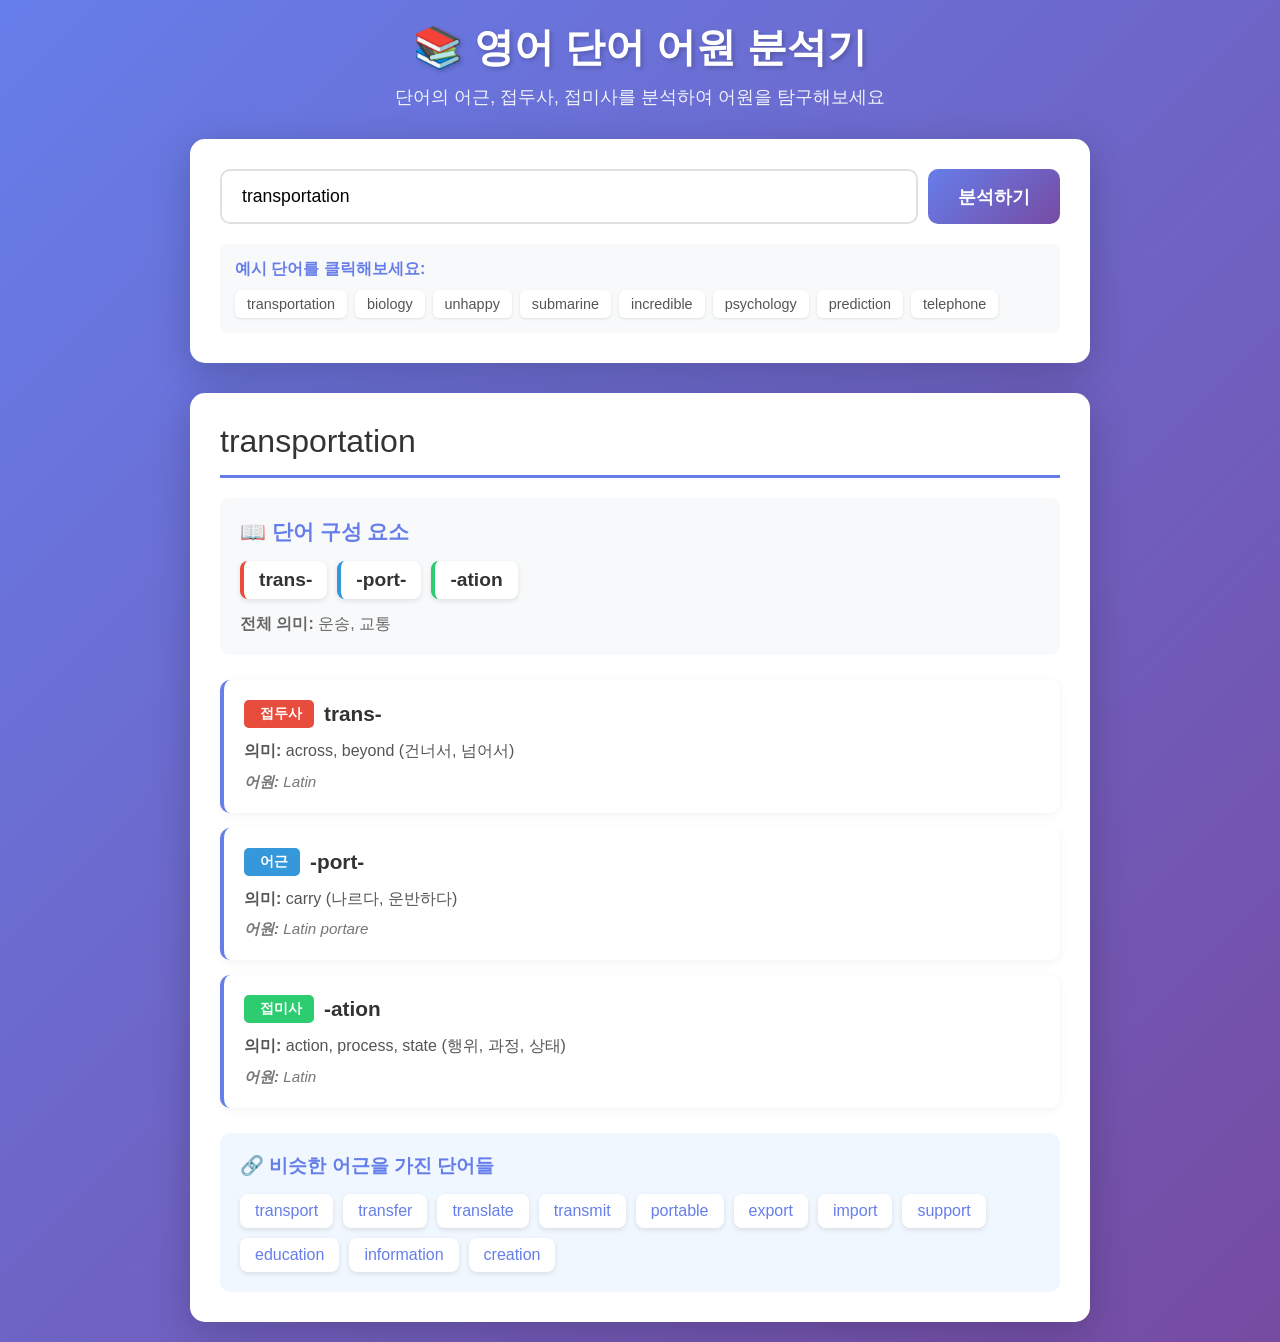
==== etymology-analyzer.html @ 2a36f466 "Add etymology analyzer web application - Analyze English words into prefix, root, and suffix - Show " ====
<!DOCTYPE html>
<html lang="ko">
<head>
    <meta charset="UTF-8">
    <meta name="viewport" content="width=device-width, initial-scale=1.0">
    <title>영어 단어 어원 분석기</title>
    <style>
        * {
            margin: 0;
            padding: 0;
            box-sizing: border-box;
        }

        body {
            font-family: 'Segoe UI', Tahoma, Geneva, Verdana, sans-serif;
            background: linear-gradient(135deg, #667eea 0%, #764ba2 100%);
            min-height: 100vh;
            padding: 20px;
        }

        .container {
            max-width: 900px;
            margin: 0 auto;
        }

        .header {
            text-align: center;
            color: white;
            margin-bottom: 30px;
        }

        .header h1 {
            font-size: 2.5em;
            margin-bottom: 10px;
            text-shadow: 2px 2px 4px rgba(0, 0, 0, 0.2);
        }

        .header p {
            font-size: 1.1em;
            opacity: 0.9;
        }

        .search-box {
            background: white;
            padding: 30px;
            border-radius: 15px;
            box-shadow: 0 10px 40px rgba(0, 0, 0, 0.2);
            margin-bottom: 30px;
        }

        .input-group {
            display: flex;
            gap: 10px;
        }

        input[type="text"] {
            flex: 1;
            padding: 15px 20px;
            font-size: 1.1em;
            border: 2px solid #e0e0e0;
            border-radius: 10px;
            outline: none;
            transition: border-color 0.3s;
        }

        input[type="text"]:focus {
            border-color: #667eea;
        }

        button {
            padding: 15px 30px;
            font-size: 1.1em;
            background: linear-gradient(135deg, #667eea 0%, #764ba2 100%);
            color: white;
            border: none;
            border-radius: 10px;
            cursor: pointer;
            transition: transform 0.2s, box-shadow 0.2s;
            font-weight: bold;
        }

        button:hover {
            transform: translateY(-2px);
            box-shadow: 0 5px 20px rgba(102, 126, 234, 0.4);
        }

        button:active {
            transform: translateY(0);
        }

        .result-container {
            background: white;
            padding: 30px;
            border-radius: 15px;
            box-shadow: 0 10px 40px rgba(0, 0, 0, 0.2);
            display: none;
        }

        .result-container.active {
            display: block;
            animation: slideIn 0.3s ease-out;
        }

        @keyframes slideIn {
            from {
                opacity: 0;
                transform: translateY(20px);
            }
            to {
                opacity: 1;
                transform: translateY(0);
            }
        }

        .word-title {
            font-size: 2em;
            color: #333;
            margin-bottom: 20px;
            padding-bottom: 15px;
            border-bottom: 3px solid #667eea;
        }

        .breakdown {
            background: #f8f9fa;
            padding: 20px;
            border-radius: 10px;
            margin-bottom: 25px;
        }

        .breakdown-title {
            font-size: 1.3em;
            color: #667eea;
            margin-bottom: 15px;
            font-weight: bold;
        }

        .breakdown-parts {
            display: flex;
            flex-wrap: wrap;
            gap: 10px;
            margin-bottom: 15px;
        }

        .part {
            background: white;
            padding: 8px 15px;
            border-radius: 8px;
            font-size: 1.2em;
            font-weight: bold;
            color: #333;
            box-shadow: 0 2px 5px rgba(0, 0, 0, 0.1);
        }

        .prefix { border-left: 4px solid #e74c3c; }
        .root { border-left: 4px solid #3498db; }
        .suffix { border-left: 4px solid #2ecc71; }

        .component {
            background: white;
            padding: 20px;
            border-radius: 10px;
            margin-bottom: 15px;
            border-left: 4px solid #667eea;
            box-shadow: 0 2px 10px rgba(0, 0, 0, 0.05);
        }

        .component-header {
            display: flex;
            align-items: center;
            gap: 10px;
            margin-bottom: 10px;
        }

        .component-type {
            display: inline-block;
            padding: 5px 12px;
            border-radius: 5px;
            font-size: 0.85em;
            font-weight: bold;
            color: white;
        }

        .component-type.prefix { background: #e74c3c; }
        .component-type.root { background: #3498db; }
        .component-type.suffix { background: #2ecc71; }

        .component-word {
            font-size: 1.3em;
            font-weight: bold;
            color: #333;
        }

        .component-meaning {
            color: #555;
            margin-bottom: 8px;
            line-height: 1.6;
        }

        .component-origin {
            color: #777;
            font-style: italic;
            font-size: 0.95em;
        }

        .related-words {
            background: #f0f7ff;
            padding: 20px;
            border-radius: 10px;
            margin-top: 25px;
        }

        .related-title {
            font-size: 1.2em;
            color: #667eea;
            margin-bottom: 15px;
            font-weight: bold;
        }

        .word-list {
            display: flex;
            flex-wrap: wrap;
            gap: 10px;
        }

        .word-tag {
            background: white;
            padding: 8px 15px;
            border-radius: 8px;
            color: #667eea;
            font-weight: 500;
            box-shadow: 0 2px 5px rgba(0, 0, 0, 0.1);
            cursor: pointer;
            transition: all 0.2s;
        }

        .word-tag:hover {
            background: #667eea;
            color: white;
            transform: translateY(-2px);
        }

        .error-message {
            background: #fff3cd;
            border: 2px solid #ffc107;
            color: #856404;
            padding: 15px;
            border-radius: 10px;
            margin-top: 15px;
        }

        .examples {
            background: #f8f9fa;
            padding: 15px;
            border-radius: 8px;
            margin-top: 20px;
        }

        .examples-title {
            font-weight: bold;
            color: #667eea;
            margin-bottom: 10px;
        }

        .example-words {
            display: flex;
            flex-wrap: wrap;
            gap: 8px;
        }

        .example-word {
            background: white;
            padding: 6px 12px;
            border-radius: 6px;
            font-size: 0.9em;
            color: #555;
            box-shadow: 0 1px 3px rgba(0, 0, 0, 0.1);
        }
    </style>
</head>
<body>
    <div class="container">
        <div class="header">
            <h1>📚 영어 단어 어원 분석기</h1>
            <p>단어의 어근, 접두사, 접미사를 분석하여 어원을 탐구해보세요</p>
        </div>

        <div class="search-box">
            <div class="input-group">
                <input type="text" id="wordInput" placeholder="영어 단어를 입력하세요 (예: transportation, biology, unhappy)">
                <button onclick="analyzeWord()">분석하기</button>
            </div>
            <div class="examples">
                <div class="examples-title">예시 단어를 클릭해보세요:</div>
                <div class="example-words">
                    <span class="example-word" onclick="setWord('transportation')">transportation</span>
                    <span class="example-word" onclick="setWord('biology')">biology</span>
                    <span class="example-word" onclick="setWord('unhappy')">unhappy</span>
                    <span class="example-word" onclick="setWord('submarine')">submarine</span>
                    <span class="example-word" onclick="setWord('incredible')">incredible</span>
                    <span class="example-word" onclick="setWord('psychology')">psychology</span>
                    <span class="example-word" onclick="setWord('prediction')">prediction</span>
                    <span class="example-word" onclick="setWord('telephone')">telephone</span>
                </div>
            </div>
        </div>

        <div class="result-container" id="resultContainer"></div>
    </div>

    <script>
        // 어원 데이터베이스
        const etymologyDB = {
            // 접두사
            prefixes: {
                'trans': { meaning: 'across, beyond', origin: 'Latin', translation: '건너서, 넘어서', examples: ['transport', 'transfer', 'translate', 'transmit'] },
                'un': { meaning: 'not, opposite of', origin: 'Old English', translation: '~이 아닌, 반대의', examples: ['unhappy', 'unable', 'unclear', 'unfair'] },
                'pre': { meaning: 'before', origin: 'Latin', translation: '~이전의', examples: ['predict', 'preview', 'prepare', 'prehistoric'] },
                'post': { meaning: 'after', origin: 'Latin', translation: '~이후의', examples: ['postpone', 'postwar', 'postgraduate'] },
                'sub': { meaning: 'under, below', origin: 'Latin', translation: '아래에, 하위의', examples: ['submarine', 'subway', 'subtract', 'submarine'] },
                're': { meaning: 'again, back', origin: 'Latin', translation: '다시, 되돌아', examples: ['return', 'review', 'rebuild', 'replay'] },
                'in': { meaning: 'not, in', origin: 'Latin', translation: '~이 아닌, 안에', examples: ['incredible', 'invisible', 'inactive', 'inside'] },
                'dis': { meaning: 'not, opposite', origin: 'Latin', translation: '~이 아닌, 반대의', examples: ['disagree', 'disappear', 'disconnect'] },
                'ex': { meaning: 'out, former', origin: 'Latin', translation: '밖으로, 이전의', examples: ['export', 'exit', 'exclude', 'extract'] },
                'auto': { meaning: 'self', origin: 'Greek', translation: '스스로, 자동의', examples: ['automobile', 'automatic', 'autobiography'] },
                'bio': { meaning: 'life', origin: 'Greek', translation: '생명', examples: ['biology', 'biography', 'biochemistry'] },
                'tele': { meaning: 'far, distant', origin: 'Greek', translation: '멀리', examples: ['telephone', 'television', 'telescope', 'telegram'] },
                'micro': { meaning: 'small', origin: 'Greek', translation: '작은', examples: ['microscope', 'microphone', 'microwave'] },
                'anti': { meaning: 'against', origin: 'Greek', translation: '반대하는', examples: ['antibiotic', 'antisocial', 'antivirus'] },
                'co': { meaning: 'together, with', origin: 'Latin', translation: '함께', examples: ['cooperate', 'coexist', 'coworker'] },
                'de': { meaning: 'down, away', origin: 'Latin', translation: '아래로, 떨어져', examples: ['descend', 'decrease', 'depart'] },
                'inter': { meaning: 'between', origin: 'Latin', translation: '~사이에', examples: ['international', 'interact', 'internet'] },
                'over': { meaning: 'too much, above', origin: 'Old English', translation: '너무, 위에', examples: ['overflow', 'overlook', 'overcome'] },
                'super': { meaning: 'above, beyond', origin: 'Latin', translation: '위에, 초월한', examples: ['superhero', 'supernatural', 'superior'] },
            },

            // 어근
            roots: {
                'port': { meaning: 'carry', origin: 'Latin portare', translation: '나르다, 운반하다', examples: ['transport', 'portable', 'export', 'import', 'support'] },
                'bio': { meaning: 'life', origin: 'Greek bios', translation: '생명', examples: ['biology', 'biography', 'biosphere', 'antibiotic'] },
                'log': { meaning: 'word, study', origin: 'Greek logos', translation: '말, 학문', examples: ['biology', 'psychology', 'logic', 'dialogue'] },
                'dict': { meaning: 'say, speak', origin: 'Latin dictus', translation: '말하다', examples: ['predict', 'dictionary', 'dictate', 'verdict'] },
                'scrib/script': { meaning: 'write', origin: 'Latin scribere', translation: '쓰다', examples: ['describe', 'manuscript', 'inscription', 'prescription'] },
                'cred': { meaning: 'believe', origin: 'Latin credere', translation: '믿다', examples: ['incredible', 'credible', 'credit', 'credentials'] },
                'graph': { meaning: 'write, draw', origin: 'Greek graphein', translation: '쓰다, 그리다', examples: ['biography', 'photograph', 'autograph', 'graphic'] },
                'phon': { meaning: 'sound', origin: 'Greek phone', translation: '소리', examples: ['telephone', 'microphone', 'symphony', 'phonics'] },
                'vis/vid': { meaning: 'see', origin: 'Latin videre', translation: '보다', examples: ['invisible', 'video', 'vision', 'television'] },
                'mar': { meaning: 'sea', origin: 'Latin mare', translation: '바다', examples: ['marine', 'submarine', 'maritime'] },
                'psych': { meaning: 'mind, soul', origin: 'Greek psyche', translation: '마음, 영혼', examples: ['psychology', 'psychic', 'psychiatry'] },
                'ject': { meaning: 'throw', origin: 'Latin jactus', translation: '던지다', examples: ['project', 'reject', 'inject', 'eject'] },
                'spect': { meaning: 'look, see', origin: 'Latin spectare', translation: '보다', examples: ['inspect', 'respect', 'spectator', 'perspective'] },
                'struct': { meaning: 'build', origin: 'Latin struere', translation: '짓다, 건설하다', examples: ['construct', 'structure', 'destruct', 'instruct'] },
                'duct': { meaning: 'lead', origin: 'Latin ducere', translation: '이끌다', examples: ['conduct', 'reduce', 'produce', 'introduce'] },
            },

            // 접미사
            suffixes: {
                'ation': { meaning: 'action, process, state', origin: 'Latin', translation: '행위, 과정, 상태', examples: ['transportation', 'education', 'information', 'creation'] },
                'able': { meaning: 'capable of, able to', origin: 'Latin', translation: '~할 수 있는', examples: ['portable', 'readable', 'breakable', 'comfortable'] },
                'ible': { meaning: 'capable of, able to', origin: 'Latin', translation: '~할 수 있는', examples: ['incredible', 'visible', 'possible', 'terrible'] },
                'ly': { meaning: 'in a manner', origin: 'Old English', translation: '~하게', examples: ['quickly', 'happily', 'carefully', 'slowly'] },
                'ology': { meaning: 'study of', origin: 'Greek logos', translation: '~학', examples: ['biology', 'psychology', 'geology', 'technology'] },
                'ion': { meaning: 'action, state', origin: 'Latin', translation: '행위, 상태', examples: ['prediction', 'action', 'creation', 'vision'] },
                'er': { meaning: 'one who, that which', origin: 'Old English', translation: '~하는 사람/것', examples: ['teacher', 'worker', 'computer', 'speaker'] },
                'ness': { meaning: 'state, quality', origin: 'Old English', translation: '상태, 성질', examples: ['happiness', 'darkness', 'kindness', 'weakness'] },
                'ist': { meaning: 'one who practices', origin: 'Greek', translation: '~하는 사람', examples: ['biologist', 'artist', 'scientist', 'pianist'] },
                'ment': { meaning: 'action, result', origin: 'Latin', translation: '행위, 결과', examples: ['movement', 'development', 'agreement', 'payment'] },
                'ful': { meaning: 'full of', origin: 'Old English', translation: '~로 가득한', examples: ['beautiful', 'helpful', 'wonderful', 'grateful'] },
                'less': { meaning: 'without', origin: 'Old English', translation: '~이 없는', examples: ['helpless', 'endless', 'fearless', 'harmless'] },
                'ive': { meaning: 'having the nature of', origin: 'Latin', translation: '~의 성질을 가진', examples: ['active', 'creative', 'relative', 'positive'] },
                'y': { meaning: 'characterized by', origin: 'Old English', translation: '~한 특징의', examples: ['happy', 'sunny', 'cloudy', 'lucky'] },
            },

            // 완전한 단어 분석 (미리 정의된 단어들)
            words: {
                'transportation': {
                    parts: [
                        { type: 'prefix', text: 'trans-', key: 'trans' },
                        { type: 'root', text: '-port-', key: 'port' },
                        { type: 'suffix', text: '-ation', key: 'ation' }
                    ],
                    meaning: '운송, 교통'
                },
                'biology': {
                    parts: [
                        { type: 'prefix', text: 'bio-', key: 'bio' },
                        { type: 'suffix', text: '-logy', key: 'ology' }
                    ],
                    meaning: '생물학'
                },
                'unhappy': {
                    parts: [
                        { type: 'prefix', text: 'un-', key: 'un' },
                        { type: 'root', text: '-happ-', key: 'happ', meaning: 'luck, fortune', origin: 'Old English', translation: '행운', examples: ['happy', 'happiness', 'unhappy', 'happily'] }
                    ],
                    meaning: '불행한'
                },
                'submarine': {
                    parts: [
                        { type: 'prefix', text: 'sub-', key: 'sub' },
                        { type: 'root', text: '-mar-', key: 'mar' },
                        { type: 'suffix', text: '-ine', key: 'ine', meaning: 'of, related to', origin: 'Latin', translation: '~의, ~와 관련된', examples: ['marine', 'divine', 'feminine'] }
                    ],
                    meaning: '잠수함'
                },
                'incredible': {
                    parts: [
                        { type: 'prefix', text: 'in-', key: 'in' },
                        { type: 'root', text: '-cred-', key: 'cred' },
                        { type: 'suffix', text: '-ible', key: 'ible' }
                    ],
                    meaning: '믿을 수 없는, 놀라운'
                },
                'psychology': {
                    parts: [
                        { type: 'root', text: 'psych-', key: 'psych' },
                        { type: 'suffix', text: '-ology', key: 'ology' }
                    ],
                    meaning: '심리학'
                },
                'prediction': {
                    parts: [
                        { type: 'prefix', text: 'pre-', key: 'pre' },
                        { type: 'root', text: '-dict-', key: 'dict' },
                        { type: 'suffix', text: '-ion', key: 'ion' }
                    ],
                    meaning: '예측, 예언'
                },
                'telephone': {
                    parts: [
                        { type: 'prefix', text: 'tele-', key: 'tele' },
                        { type: 'root', text: '-phon-', key: 'phon' },
                        { type: 'suffix', text: '-e', key: 'e', meaning: 'noun marker', origin: 'Greek', translation: '명사 표시', examples: [] }
                    ],
                    meaning: '전화'
                }
            }
        };

        function setWord(word) {
            document.getElementById('wordInput').value = word;
            analyzeWord();
        }

        function analyzeWord() {
            const input = document.getElementById('wordInput').value.trim().toLowerCase();

            if (!input) {
                alert('단어를 입력해주세요!');
                return;
            }

            const analysis = etymologyDB.words[input];

            if (!analysis) {
                showError(input);
                return;
            }

            displayResult(input, analysis);
        }

        function displayResult(word, analysis) {
            const container = document.getElementById('resultContainer');

            let partsHTML = '';
            let componentsHTML = '';
            let allRelatedWords = new Set();

            // 단어 분해 표시
            analysis.parts.forEach(part => {
                partsHTML += `<span class="part ${part.type}">${part.text}</span>`;
            });

            // 각 구성 요소 설명
            analysis.parts.forEach(part => {
                let data;
                if (part.key === 'happ' || part.key === 'ine' || part.key === 'e') {
                    data = part; // 커스텀 데이터 사용
                } else {
                    data = etymologyDB.prefixes[part.key] ||
                           etymologyDB.roots[part.key] ||
                           etymologyDB.suffixes[part.key];
                }

                if (data) {
                    const typeLabel = part.type === 'prefix' ? '접두사' :
                                    part.type === 'root' ? '어근' : '접미사';

                    componentsHTML += `
                        <div class="component">
                            <div class="component-header">
                                <span class="component-type ${part.type}">${typeLabel}</span>
                                <span class="component-word">${part.text}</span>
                            </div>
                            <div class="component-meaning">
                                <strong>의미:</strong> ${data.meaning} (${data.translation})
                            </div>
                            <div class="component-origin">
                                <strong>어원:</strong> ${data.origin}
                            </div>
                        </div>
                    `;

                    // 관련 단어 수집
                    if (data.examples && data.examples.length > 0) {
                        data.examples.forEach(ex => allRelatedWords.add(ex));
                    }
                }
            });

            // 관련 단어 HTML
            allRelatedWords.delete(word); // 현재 단어 제외
            const relatedWordsArray = Array.from(allRelatedWords);
            const relatedWordsHTML = relatedWordsArray.length > 0 ? `
                <div class="related-words">
                    <div class="related-title">🔗 비슷한 어근을 가진 단어들</div>
                    <div class="word-list">
                        ${relatedWordsArray.map(w => `<span class="word-tag" onclick="setWord('${w}')">${w}</span>`).join('')}
                    </div>
                </div>
            ` : '';

            container.innerHTML = `
                <div class="word-title">${word}</div>
                <div class="breakdown">
                    <div class="breakdown-title">📖 단어 구성 요소</div>
                    <div class="breakdown-parts">${partsHTML}</div>
                    <p style="color: #666; margin-top: 10px;">
                        <strong>전체 의미:</strong> ${analysis.meaning}
                    </p>
                </div>
                <div style="margin-bottom: 20px;">
                    ${componentsHTML}
                </div>
                ${relatedWordsHTML}
            `;

            container.classList.add('active');
        }

        function showError(word) {
            const container = document.getElementById('resultContainer');
            container.innerHTML = `
                <div class="error-message">
                    <strong>⚠️ 죄송합니다!</strong><br>
                    "<strong>${word}</strong>" 단어는 아직 데이터베이스에 없습니다.<br><br>
                    위의 예시 단어들을 시도해보세요:
                    <div style="margin-top: 10px;">
                        <strong>transportation, biology, unhappy, submarine, incredible, psychology, prediction, telephone</strong>
                    </div>
                </div>
            `;
            container.classList.add('active');
        }

        // Enter 키로 검색
        document.getElementById('wordInput').addEventListener('keypress', function(e) {
            if (e.key === 'Enter') {
                analyzeWord();
            }
        });

        // 페이지 로드 시 첫 예시 표시
        window.addEventListener('load', function() {
            setWord('transportation');
        });
    </script>
</body>
</html>
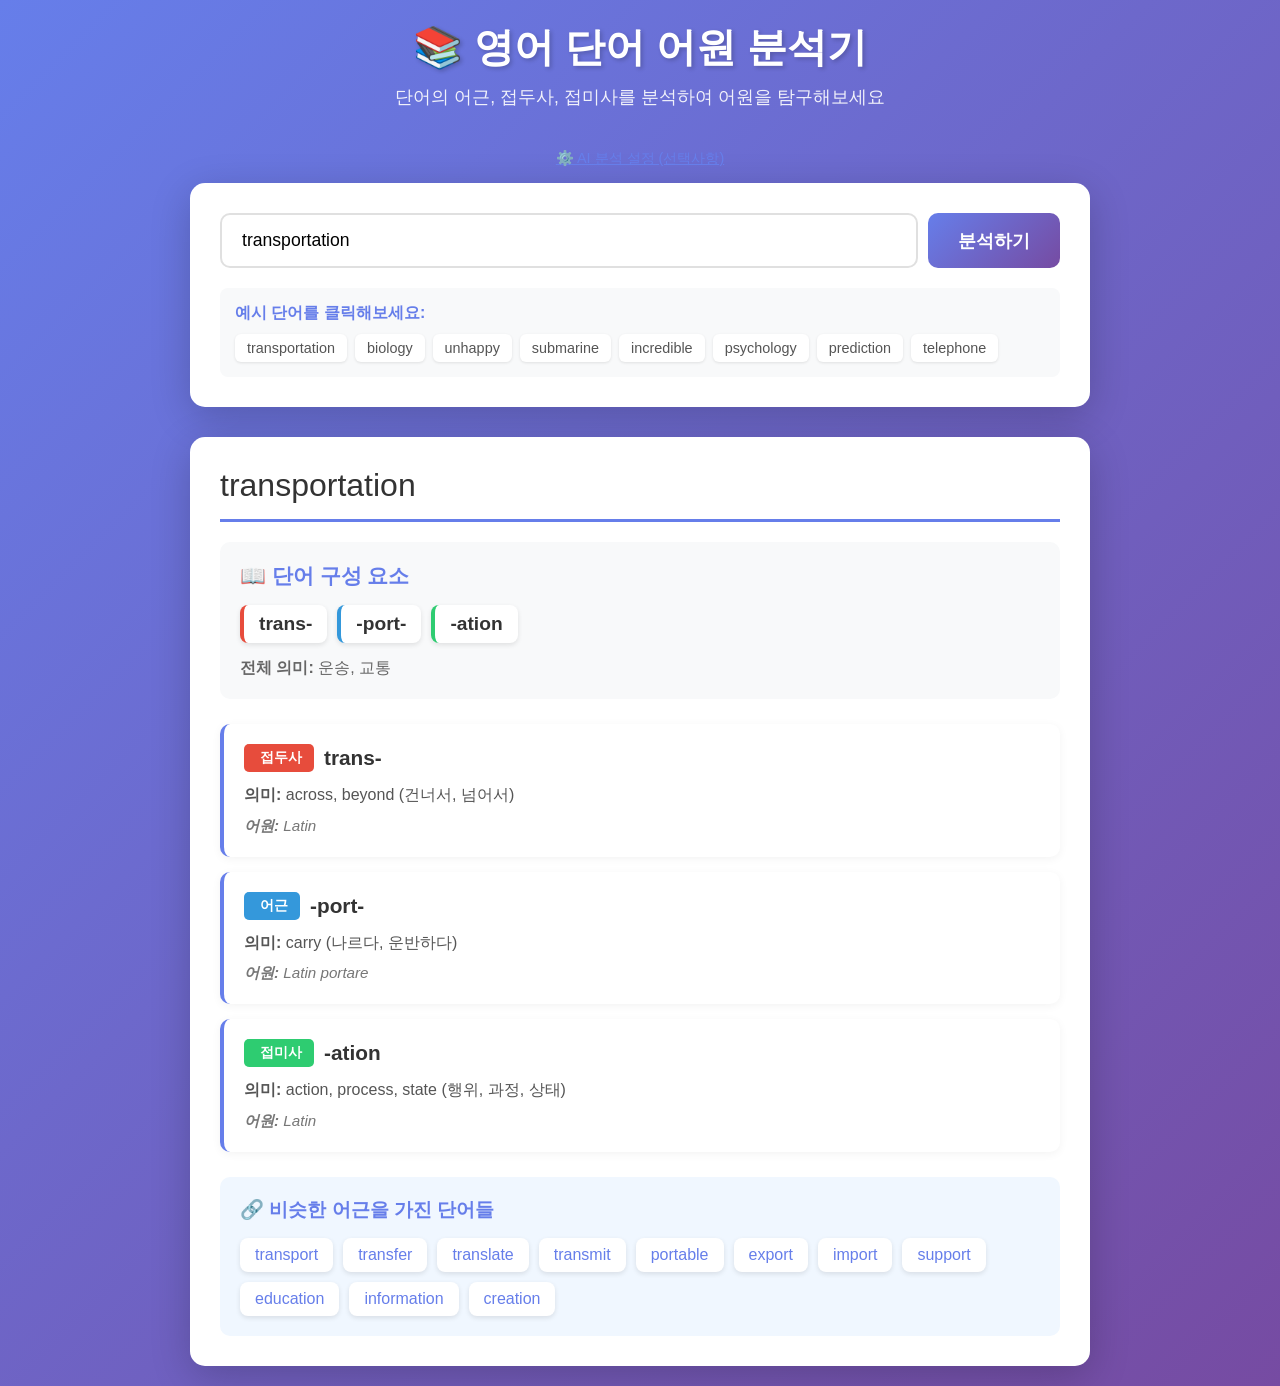
==== commit 7b4bc569: "Upgrade etymology analyzer with AI integration - Integrate Hugging Face Inference API for real-time " ====
--- a/etymology-analyzer.html
+++ b/etymology-analyzer.html
@@ -275,6 +275,110 @@
             color: #555;
             box-shadow: 0 1px 3px rgba(0, 0, 0, 0.1);
         }
+
+        .api-settings {
+            background: white;
+            padding: 20px;
+            border-radius: 15px;
+            box-shadow: 0 10px 40px rgba(0, 0, 0, 0.2);
+            margin-bottom: 20px;
+        }
+
+        .api-settings h3 {
+            color: #667eea;
+            margin-bottom: 15px;
+            display: flex;
+            align-items: center;
+            gap: 10px;
+        }
+
+        .api-input-group {
+            display: flex;
+            gap: 10px;
+            margin-bottom: 10px;
+        }
+
+        .api-input-group input {
+            flex: 1;
+            padding: 10px 15px;
+            border: 2px solid #e0e0e0;
+            border-radius: 8px;
+            font-size: 0.95em;
+        }
+
+        .api-input-group button {
+            padding: 10px 20px;
+            font-size: 0.95em;
+        }
+
+        .api-status {
+            padding: 10px;
+            border-radius: 8px;
+            font-size: 0.9em;
+            margin-top: 10px;
+        }
+
+        .api-status.success {
+            background: #d4edda;
+            color: #155724;
+            border: 1px solid #c3e6cb;
+        }
+
+        .api-status.error {
+            background: #f8d7da;
+            color: #721c24;
+            border: 1px solid #f5c6cb;
+        }
+
+        .api-status.info {
+            background: #d1ecf1;
+            color: #0c5460;
+            border: 1px solid #bee5eb;
+        }
+
+        .toggle-api {
+            cursor: pointer;
+            color: #667eea;
+            text-decoration: underline;
+            font-size: 0.9em;
+            margin-top: 10px;
+            display: inline-block;
+        }
+
+        .loading {
+            display: inline-block;
+            width: 20px;
+            height: 20px;
+            border: 3px solid #f3f3f3;
+            border-top: 3px solid #667eea;
+            border-radius: 50%;
+            animation: spin 1s linear infinite;
+        }
+
+        @keyframes spin {
+            0% { transform: rotate(0deg); }
+            100% { transform: rotate(360deg); }
+        }
+
+        .loading-container {
+            display: flex;
+            align-items: center;
+            gap: 10px;
+            padding: 20px;
+            color: #667eea;
+            font-weight: bold;
+        }
+
+        .ai-badge {
+            display: inline-block;
+            background: linear-gradient(135deg, #667eea 0%, #764ba2 100%);
+            color: white;
+            padding: 3px 8px;
+            border-radius: 5px;
+            font-size: 0.75em;
+            margin-left: 10px;
+            font-weight: bold;
+        }
     </style>
 </head>
 <body>
@@ -282,6 +386,24 @@
         <div class="header">
             <h1>📚 영어 단어 어원 분석기</h1>
             <p>단어의 어근, 접두사, 접미사를 분석하여 어원을 탐구해보세요</p>
+        </div>
+
+        <div class="api-settings" id="apiSettings" style="display: none;">
+            <h3>🤖 AI 분석 설정 (선택사항)</h3>
+            <p style="color: #666; margin-bottom: 15px; font-size: 0.9em;">
+                Hugging Face API 키를 입력하면 모든 영어 단어를 AI로 분석할 수 있습니다.<br>
+                <a href="https://huggingface.co/settings/tokens" target="_blank" style="color: #667eea;">무료 API 키 발급받기 →</a>
+            </p>
+            <div class="api-input-group">
+                <input type="password" id="apiKeyInput" placeholder="Hugging Face API 키 입력 (예: hf_...)">
+                <button onclick="saveApiKey()">저장</button>
+                <button onclick="testApiKey()" style="background: #28a745;">테스트</button>
+            </div>
+            <div id="apiStatus"></div>
+        </div>
+
+        <div style="text-align: center; margin-bottom: 15px;">
+            <span class="toggle-api" onclick="toggleApiSettings()">⚙️ AI 분석 설정 (선택사항)</span>
         </div>
 
         <div class="search-box">
@@ -308,6 +430,178 @@
     </div>
 
     <script>
+        // API 키 관리
+        let apiKey = localStorage.getItem('hf_api_key') || '';
+
+        // API 설정 토글
+        function toggleApiSettings() {
+            const settings = document.getElementById('apiSettings');
+            if (settings.style.display === 'none') {
+                settings.style.display = 'block';
+                document.getElementById('apiKeyInput').value = apiKey;
+            } else {
+                settings.style.display = 'none';
+            }
+        }
+
+        // API 키 저장
+        function saveApiKey() {
+            const input = document.getElementById('apiKeyInput').value.trim();
+            if (input) {
+                apiKey = input;
+                localStorage.setItem('hf_api_key', apiKey);
+                showApiStatus('API 키가 저장되었습니다!', 'success');
+            } else {
+                showApiStatus('API 키를 입력해주세요.', 'error');
+            }
+        }
+
+        // API 키 테스트
+        async function testApiKey() {
+            const input = document.getElementById('apiKeyInput').value.trim();
+            if (!input) {
+                showApiStatus('API 키를 입력해주세요.', 'error');
+                return;
+            }
+
+            showApiStatus('API 연결 테스트 중...', 'info');
+
+            try {
+                const response = await fetch('https://api-inference.huggingface.co/models/meta-llama/Llama-3.2-3B-Instruct', {
+                    method: 'POST',
+                    headers: {
+                        'Authorization': `Bearer ${input}`,
+                        'Content-Type': 'application/json'
+                    },
+                    body: JSON.stringify({
+                        inputs: 'test',
+                        parameters: { max_new_tokens: 10 }
+                    })
+                });
+
+                if (response.ok) {
+                    apiKey = input;
+                    localStorage.setItem('hf_api_key', apiKey);
+                    showApiStatus('✅ API 연결 성공! 이제 모든 단어를 AI로 분석할 수 있습니다.', 'success');
+                } else {
+                    showApiStatus('❌ API 키가 유효하지 않습니다. 다시 확인해주세요.', 'error');
+                }
+            } catch (error) {
+                showApiStatus('❌ 연결 실패. 인터넷 연결을 확인해주세요.', 'error');
+            }
+        }
+
+        // API 상태 메시지 표시
+        function showApiStatus(message, type) {
+            const status = document.getElementById('apiStatus');
+            status.className = `api-status ${type}`;
+            status.textContent = message;
+            status.style.display = 'block';
+        }
+
+        // AI로 단어 분석
+        async function analyzeWithAI(word) {
+            if (!apiKey) {
+                return null;
+            }
+
+            const prompt = `Analyze the English word "${word}" etymologically. Provide:
+1. Break down into prefix, root, and suffix (if applicable)
+2. Meaning and origin of each component
+3. Related words with similar roots
+
+Format your response as JSON:
+{
+  "word": "${word}",
+  "meaning": "overall meaning in Korean",
+  "parts": [
+    {
+      "type": "prefix/root/suffix",
+      "text": "the part",
+      "meaning": "meaning in English",
+      "translation": "meaning in Korean",
+      "origin": "origin (e.g., Latin, Greek)",
+      "examples": ["word1", "word2", "word3"]
+    }
+  ]
+}
+
+Be precise and concise. Only include actual prefix, root, or suffix components.`;
+
+            try {
+                const response = await fetch('https://api-inference.huggingface.co/models/meta-llama/Llama-3.2-3B-Instruct', {
+                    method: 'POST',
+                    headers: {
+                        'Authorization': `Bearer ${apiKey}`,
+                        'Content-Type': 'application/json'
+                    },
+                    body: JSON.stringify({
+                        inputs: prompt,
+                        parameters: {
+                            max_new_tokens: 1000,
+                            temperature: 0.3,
+                            return_full_text: false
+                        }
+                    })
+                });
+
+                if (!response.ok) {
+                    throw new Error('API request failed');
+                }
+
+                const data = await response.json();
+                if (data && data[0] && data[0].generated_text) {
+                    const text = data[0].generated_text;
+
+                    // JSON 추출 시도
+                    const jsonMatch = text.match(/\{[\s\S]*\}/);
+                    if (jsonMatch) {
+                        const parsed = JSON.parse(jsonMatch[0]);
+                        return parsed;
+                    }
+
+                    // JSON 파싱 실패 시 텍스트 파싱
+                    return parseAIResponse(word, text);
+                }
+
+                return null;
+            } catch (error) {
+                console.error('AI analysis error:', error);
+                return null;
+            }
+        }
+
+        // AI 응답 텍스트 파싱 (JSON 실패 시)
+        function parseAIResponse(word, text) {
+            // 간단한 파싱 로직
+            return {
+                word: word,
+                meaning: `AI 분석 결과`,
+                parts: [{
+                    type: 'root',
+                    text: word,
+                    meaning: 'AI generated analysis',
+                    translation: 'AI 분석',
+                    origin: 'Various',
+                    examples: []
+                }],
+                aiGenerated: true,
+                rawText: text
+            };
+        }
+
+        // 로딩 표시
+        function showLoading() {
+            const container = document.getElementById('resultContainer');
+            container.innerHTML = `
+                <div class="loading-container">
+                    <div class="loading"></div>
+                    <span>AI가 단어를 분석하는 중입니다...</span>
+                </div>
+            `;
+            container.classList.add('active');
+        }
+
         // 어원 데이터베이스
         const etymologyDB = {
             // 접두사
@@ -441,7 +735,7 @@
             analyzeWord();
         }
 
-        function analyzeWord() {
+        async function analyzeWord() {
             const input = document.getElementById('wordInput').value.trim().toLowerCase();
 
             if (!input) {
@@ -449,64 +743,106 @@
                 return;
             }
 
-            const analysis = etymologyDB.words[input];
-
-            if (!analysis) {
-                showError(input);
+            // 1. 먼저 데이터베이스에서 찾기
+            const dbAnalysis = etymologyDB.words[input];
+
+            // 2. API 키가 있으면 AI 분석 시도
+            if (apiKey && !dbAnalysis) {
+                showLoading();
+                const aiAnalysis = await analyzeWithAI(input);
+
+                if (aiAnalysis) {
+                    displayResult(input, aiAnalysis, true);
+                    return;
+                }
+            }
+
+            // 3. 데이터베이스 결과가 있으면 표시
+            if (dbAnalysis) {
+                displayResult(input, dbAnalysis, false);
                 return;
             }
 
-            displayResult(input, analysis);
-        }
-
-        function displayResult(word, analysis) {
+            // 4. 모두 실패하면 에러 표시
+            showError(input);
+        }
+
+        function displayResult(word, analysis, isAI = false) {
             const container = document.getElementById('resultContainer');
 
             let partsHTML = '';
             let componentsHTML = '';
             let allRelatedWords = new Set();
 
+            // AI 배지
+            const aiBadge = isAI ? '<span class="ai-badge">AI 분석</span>' : '';
+
+            // AI 분석의 경우 rawText가 있으면 표시
+            if (analysis.rawText) {
+                container.innerHTML = `
+                    <div class="word-title">${word}${aiBadge}</div>
+                    <div class="breakdown">
+                        <div class="breakdown-title">📖 AI 분석 결과</div>
+                        <div style="white-space: pre-wrap; line-height: 1.6; color: #333;">
+                            ${analysis.rawText}
+                        </div>
+                    </div>
+                `;
+                container.classList.add('active');
+                return;
+            }
+
             // 단어 분해 표시
-            analysis.parts.forEach(part => {
-                partsHTML += `<span class="part ${part.type}">${part.text}</span>`;
-            });
+            if (analysis.parts && analysis.parts.length > 0) {
+                analysis.parts.forEach(part => {
+                    partsHTML += `<span class="part ${part.type}">${part.text}</span>`;
+                });
+            }
 
             // 각 구성 요소 설명
-            analysis.parts.forEach(part => {
-                let data;
-                if (part.key === 'happ' || part.key === 'ine' || part.key === 'e') {
-                    data = part; // 커스텀 데이터 사용
-                } else {
-                    data = etymologyDB.prefixes[part.key] ||
-                           etymologyDB.roots[part.key] ||
-                           etymologyDB.suffixes[part.key];
-                }
-
-                if (data) {
-                    const typeLabel = part.type === 'prefix' ? '접두사' :
-                                    part.type === 'root' ? '어근' : '접미사';
-
-                    componentsHTML += `
-                        <div class="component">
-                            <div class="component-header">
-                                <span class="component-type ${part.type}">${typeLabel}</span>
-                                <span class="component-word">${part.text}</span>
+            if (analysis.parts && analysis.parts.length > 0) {
+                analysis.parts.forEach(part => {
+                    let data;
+                    if (isAI) {
+                        // AI 분석 결과는 part 자체에 모든 데이터가 있음
+                        data = part;
+                    } else {
+                        // 데이터베이스 분석
+                        if (part.key === 'happ' || part.key === 'ine' || part.key === 'e') {
+                            data = part;
+                        } else {
+                            data = etymologyDB.prefixes[part.key] ||
+                                   etymologyDB.roots[part.key] ||
+                                   etymologyDB.suffixes[part.key];
+                        }
+                    }
+
+                    if (data) {
+                        const typeLabel = part.type === 'prefix' ? '접두사' :
+                                        part.type === 'root' ? '어근' : '접미사';
+
+                        componentsHTML += `
+                            <div class="component">
+                                <div class="component-header">
+                                    <span class="component-type ${part.type}">${typeLabel}</span>
+                                    <span class="component-word">${part.text}</span>
+                                </div>
+                                <div class="component-meaning">
+                                    <strong>의미:</strong> ${data.meaning} ${data.translation ? `(${data.translation})` : ''}
+                                </div>
+                                <div class="component-origin">
+                                    <strong>어원:</strong> ${data.origin}
+                                </div>
                             </div>
-                            <div class="component-meaning">
-                                <strong>의미:</strong> ${data.meaning} (${data.translation})
-                            </div>
-                            <div class="component-origin">
-                                <strong>어원:</strong> ${data.origin}
-                            </div>
-                        </div>
-                    `;
-
-                    // 관련 단어 수집
-                    if (data.examples && data.examples.length > 0) {
-                        data.examples.forEach(ex => allRelatedWords.add(ex));
+                        `;
+
+                        // 관련 단어 수집
+                        if (data.examples && data.examples.length > 0) {
+                            data.examples.forEach(ex => allRelatedWords.add(ex));
+                        }
                     }
-                }
-            });
+                });
+            }
 
             // 관련 단어 HTML
             allRelatedWords.delete(word); // 현재 단어 제외
@@ -520,13 +856,15 @@
                 </div>
             ` : '';
 
+            const meaningText = analysis.meaning || '단어 분석';
+
             container.innerHTML = `
-                <div class="word-title">${word}</div>
+                <div class="word-title">${word}${aiBadge}</div>
                 <div class="breakdown">
                     <div class="breakdown-title">📖 단어 구성 요소</div>
-                    <div class="breakdown-parts">${partsHTML}</div>
+                    ${partsHTML ? `<div class="breakdown-parts">${partsHTML}</div>` : ''}
                     <p style="color: #666; margin-top: 10px;">
-                        <strong>전체 의미:</strong> ${analysis.meaning}
+                        <strong>전체 의미:</strong> ${meaningText}
                     </p>
                 </div>
                 <div style="margin-bottom: 20px;">
@@ -540,6 +878,19 @@
 
         function showError(word) {
             const container = document.getElementById('resultContainer');
+            const apiKeyMsg = !apiKey ? `
+                <div style="margin-top: 15px; padding: 15px; background: #e3f2fd; border-radius: 8px;">
+                    <strong>💡 모든 단어를 분석하고 싶으신가요?</strong><br>
+                    위의 "⚙️ AI 분석 설정"을 클릭하여 무료 Hugging Face API 키를 설정하세요!<br>
+                    설정 후 모든 영어 단어를 AI로 분석할 수 있습니다.
+                </div>
+            ` : `
+                <div style="margin-top: 15px; padding: 15px; background: #fff3cd; border-radius: 8px; color: #856404;">
+                    <strong>⚠️ AI 분석 실패</strong><br>
+                    API 연결에 실패했습니다. 잠시 후 다시 시도해주세요.
+                </div>
+            `;
+
             container.innerHTML = `
                 <div class="error-message">
                     <strong>⚠️ 죄송합니다!</strong><br>
@@ -548,6 +899,7 @@
                     <div style="margin-top: 10px;">
                         <strong>transportation, biology, unhappy, submarine, incredible, psychology, prediction, telephone</strong>
                     </div>
+                    ${apiKeyMsg}
                 </div>
             `;
             container.classList.add('active');
